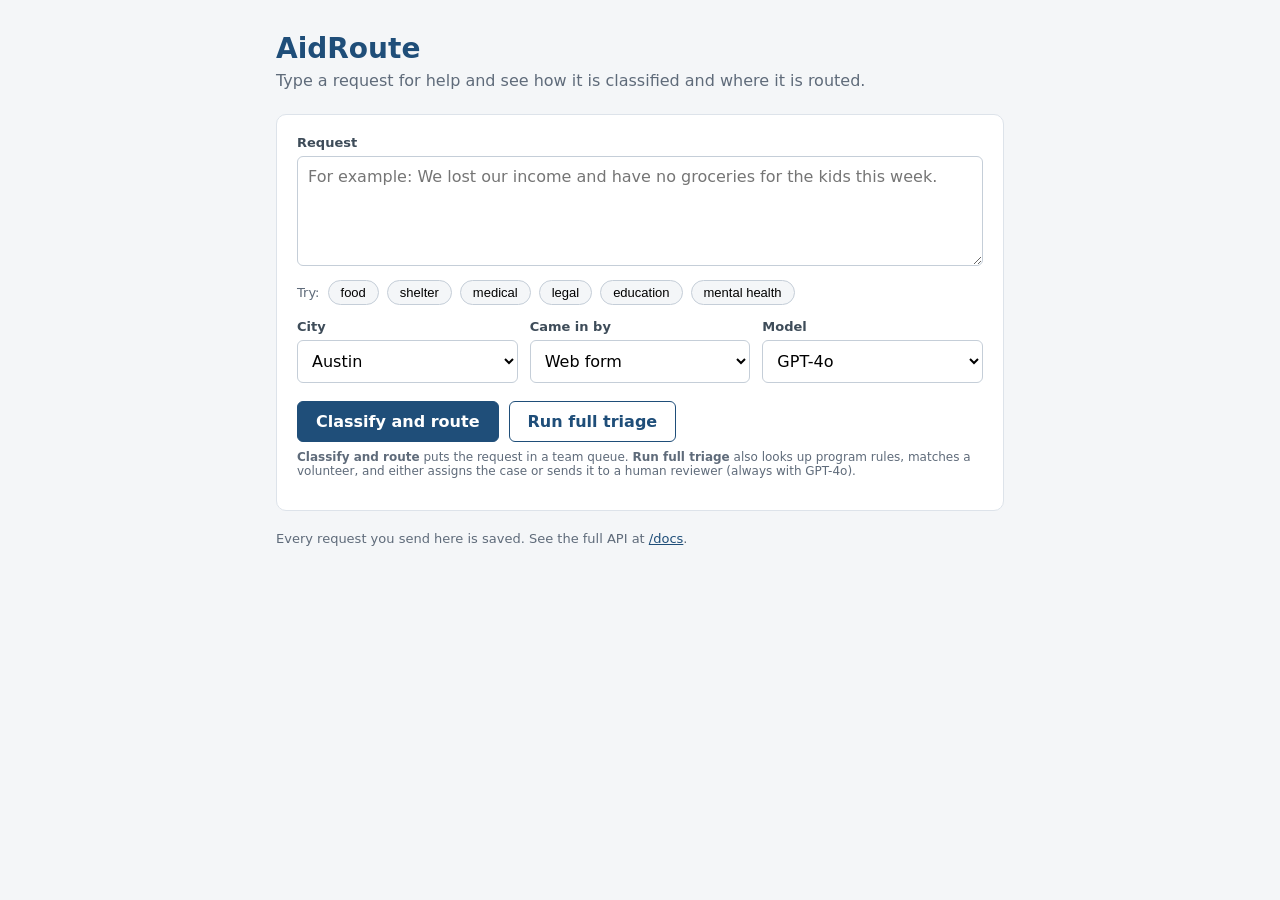
==== app/static/index.html @ 0b432bd3 "Add a web page for trying requests" ====
<!doctype html>
<html lang="en">
<head>
  <meta charset="utf-8">
  <meta name="viewport" content="width=device-width, initial-scale=1">
  <title>AidRoute</title>
  <style>
    * { box-sizing: border-box; }
    body { margin: 0; font-family: system-ui, -apple-system, "Segoe UI", sans-serif; background: #f4f6f8; color: #1f2933; }
    main { max-width: 760px; margin: 0 auto; padding: 32px 16px 64px; }
    h1 { margin: 0; font-size: 28px; color: #1f4e79; }
    .intro { margin: 6px 0 24px; color: #5f6b7a; }
    .card { background: #fff; border: 1px solid #dde3ea; border-radius: 10px; padding: 20px; margin-bottom: 20px; }
    label { display: block; font-size: 13px; font-weight: 600; margin-bottom: 6px; color: #3e4c59; }
    textarea, select { width: 100%; padding: 10px; border: 1px solid #c5ced8; border-radius: 6px; font: inherit; background: #fff; }
    textarea { min-height: 110px; resize: vertical; }
    .row { display: flex; gap: 12px; margin-top: 14px; flex-wrap: wrap; }
    .row > div { flex: 1; min-width: 150px; }
    .examples { margin-top: 10px; display: flex; gap: 8px; flex-wrap: wrap; align-items: center; font-size: 13px; color: #5f6b7a; }
    .examples button { border: 1px solid #c5ced8; background: #f4f6f8; border-radius: 14px; padding: 4px 12px; font-size: 13px; cursor: pointer; }
    .actions { margin-top: 18px; display: flex; gap: 10px; flex-wrap: wrap; }
    .actions button { padding: 10px 18px; border-radius: 6px; font: inherit; font-weight: 600; cursor: pointer; border: 1px solid #1f4e79; }
    #classify { background: #1f4e79; color: #fff; }
    #triage { background: #fff; color: #1f4e79; }
    button:disabled { opacity: 0.5; cursor: wait; }
    .hint { font-size: 12px; color: #5f6b7a; margin-top: 8px; }
    #result { display: none; }
    .headline { display: flex; align-items: center; gap: 10px; flex-wrap: wrap; margin-bottom: 14px; }
    .badge { padding: 5px 14px; border-radius: 16px; font-weight: 700; font-size: 15px; background: #e8f1fb; color: #1f4e79; }
    .badge.high { background: #fde8e8; color: #9b1c1c; }
    .badge.medium { background: #fdf3e6; color: #9a5b13; }
    .badge.low { background: #e7f5ee; color: #1e6b45; }
    .badge.in_review { background: #f1ecf9; color: #5b3a8c; }
    .badge.assigned, .badge.routed { background: #e7f5ee; color: #1e6b45; }
    dl { display: grid; grid-template-columns: 150px 1fr; gap: 8px 12px; margin: 0; }
    dt { color: #5f6b7a; font-size: 14px; }
    dd { margin: 0; }
    h2 { font-size: 15px; margin: 20px 0 8px; color: #3e4c59; }
    ol { margin: 0; padding-left: 20px; }
    li { margin-bottom: 6px; font-size: 14px; }
    code { background: #f4f6f8; padding: 1px 6px; border-radius: 4px; font-size: 13px; }
    .error { color: #9b1c1c; }
    footer { font-size: 13px; color: #5f6b7a; }
    footer a { color: #1f4e79; }
  </style>
</head>
<body>
<main>
  <h1>AidRoute</h1>
  <p class="intro">Type a request for help and see how it is classified and where it is routed.</p>

  <div class="card">
    <label for="text">Request</label>
    <textarea id="text" placeholder="For example: We lost our income and have no groceries for the kids this week."></textarea>
    <div class="examples">
      Try:
      <button type="button" data-example="I lost my job and we have had no groceries for three days. My kids are hungry.">food</button>
      <button type="button" data-example="We were evicted today and have nowhere to sleep tonight.">shelter</button>
      <button type="button" data-example="I ran out of my insulin and cannot afford the refill until next month.">medical</button>
      <button type="button" data-example="My landlord changed the locks while I was at work and my things are inside.">legal</button>
      <button type="button" data-example="My son is falling behind in math and I cannot afford a tutor.">education</button>
      <button type="button" data-example="Since my husband passed I cannot sleep and I think I need to talk to someone.">mental health</button>
    </div>

    <div class="row">
      <div>
        <label for="city">City</label>
        <select id="city">
          <option>Austin</option>
          <option>Round Rock</option>
          <option>San Marcos</option>
          <option>Georgetown</option>
          <option>Pflugerville</option>
          <option value="Boston">Boston (outside service area)</option>
          <option value="">Not given</option>
        </select>
      </div>
      <div>
        <label for="source">Came in by</label>
        <select id="source">
          <option value="web_form">Web form</option>
          <option value="phone">Phone</option>
          <option value="walk_in">Walk-in</option>
        </select>
      </div>
      <div>
        <label for="model">Model</label>
        <select id="model">
          <option value="gpt-4o">GPT-4o</option>
          <option value="llama3">Llama 3.3</option>
        </select>
      </div>
    </div>

    <div class="actions">
      <button id="classify" type="button">Classify and route</button>
      <button id="triage" type="button">Run full triage</button>
    </div>
    <p class="hint">
      <b>Classify and route</b> puts the request in a team queue.
      <b>Run full triage</b> also looks up program rules, matches a volunteer, and either assigns the case
      or sends it to a human reviewer (always with GPT-4o).
    </p>
  </div>

  <div class="card" id="result"></div>

  <footer>
    Every request you send here is saved. See the full API at <a href="/docs">/docs</a>.
  </footer>
</main>

<script>
  const result = document.getElementById("result");
  const buttons = [document.getElementById("classify"), document.getElementById("triage")];

  // The example buttons just fill in the text box
  document.querySelectorAll("[data-example]").forEach(function (button) {
    button.addEventListener("click", function () {
      document.getElementById("text").value = button.dataset.example;
    });
  });

  // Small helper to create an element with text. textContent is used everywhere,
  // so whatever the user typed is shown as plain text and never run as HTML.
  function el(tag, text, className) {
    const node = document.createElement(tag);
    if (text !== undefined) node.textContent = text;
    if (className) node.className = className;
    return node;
  }

  function addRow(list, label, value) {
    if (value === null || value === undefined || value === "") return;
    list.append(el("dt", label), el("dd", String(value)));
  }

  function showMessage(text, className) {
    result.style.display = "block";
    result.replaceChildren(el("p", text, className));
  }

  function showResult(data, isTriage) {
    const headline = el("div", undefined, "headline");
    headline.append(el("span", data.category.replace("_", " "), "badge"));
    headline.append(el("span", data.urgency + " urgency", "badge " + data.urgency));
    headline.append(el("span", data.status.replace("_", " "), "badge " + data.status));

    const details = el("dl");
    addRow(details, "Request id", data.id || data.request_id);
    addRow(details, "Confidence", Math.round(data.confidence * 100) + "%");
    addRow(details, "Routed to", data.queue);
    addRow(details, "Why", data.reason);
    addRow(details, "Sent to review because", data.review_reason);
    addRow(details, "Case created", data.case_id ? "#" + data.case_id : "");

    result.replaceChildren(headline, details);

    if (isTriage) {
      result.append(el("h2", "What the agent did"));
      const steps = el("ol");
      data.steps.forEach(function (step) {
        const item = el("li");
        item.append(el("code", step.action));
        if (step.output.error) item.append(" " + step.output.error);
        if (step.output.volunteer) item.append(" assigned to " + step.output.volunteer);
        if (step.output.volunteers) item.append(" found " + step.output.volunteers.length + " volunteers");
        steps.append(item);
      });
      result.append(steps);

      if (data.summary) {
        result.append(el("h2", "Summary for staff"), el("p", data.summary));
      }
    }
    result.style.display = "block";
  }

  async function send(isTriage) {
    const text = document.getElementById("text").value.trim();
    if (text.length < 10) {
      showMessage("Please type a request of at least 10 characters.", "error");
      return;
    }

    const body = { text: text, source: document.getElementById("source").value };
    const city = document.getElementById("city").value;
    if (city) body.city = city;

    const url = isTriage ? "/triage" : "/requests?model=" + document.getElementById("model").value;

    buttons.forEach(function (button) { button.disabled = true; });
    showMessage(isTriage ? "The agent is working, this takes about 10 seconds..." : "Classifying...");
    try {
      const response = await fetch(url, {
        method: "POST",
        headers: { "Content-Type": "application/json" },
        body: JSON.stringify(body),
      });
      const data = await response.json();
      if (!response.ok) {
        showMessage("Something went wrong: " + JSON.stringify(data.detail), "error");
      } else {
        showResult(data, isTriage);
      }
    } catch (error) {
      showMessage("Could not reach the API: " + error.message, "error");
    }
    buttons.forEach(function (button) { button.disabled = false; });
  }

  document.getElementById("classify").addEventListener("click", function () { send(false); });
  document.getElementById("triage").addEventListener("click", function () { send(true); });
</script>
</body>
</html>
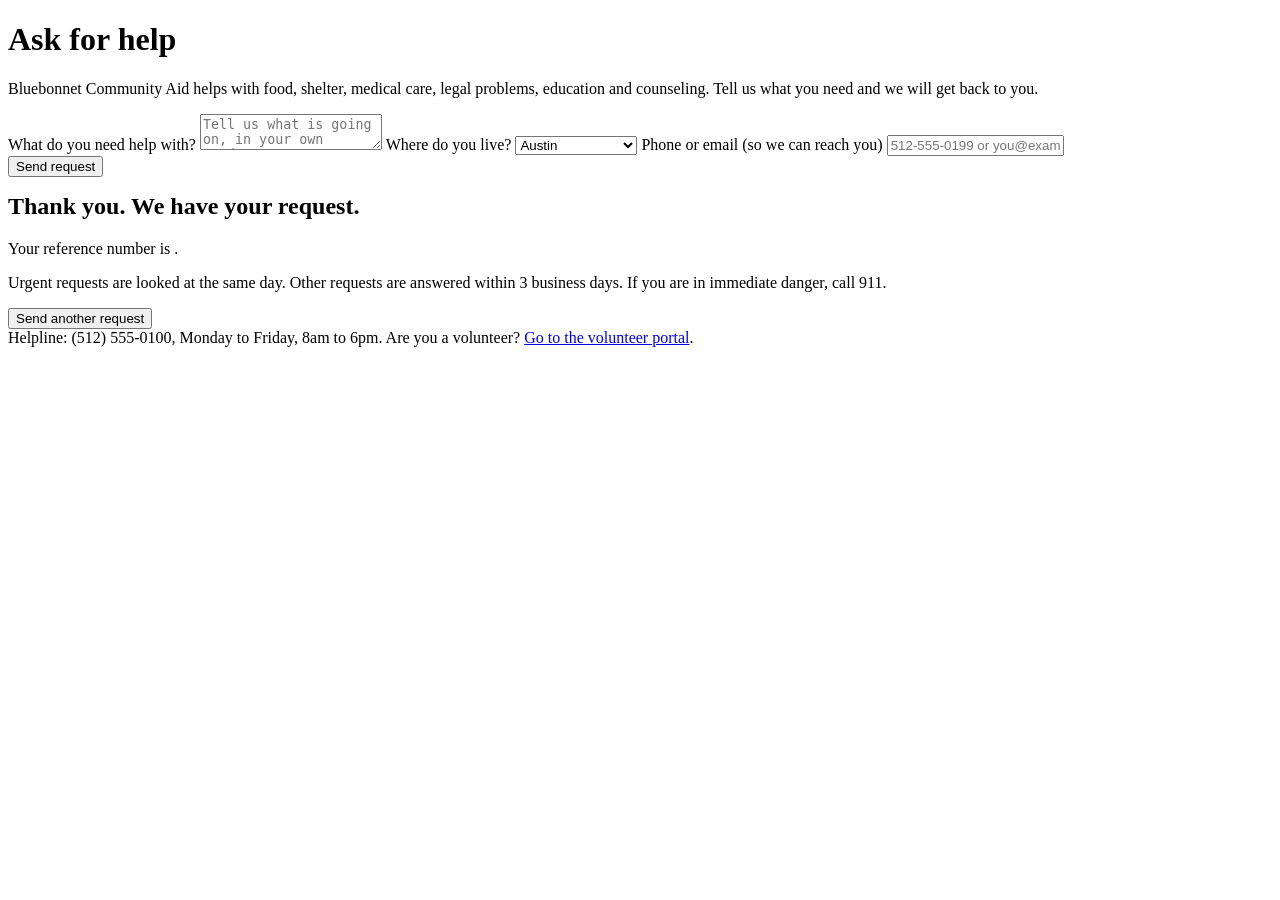
==== commit 3fd43587: "Add public request form with background triage and a volunteer portal" ====
--- a/app/static/index.html
+++ b/app/static/index.html
@@ -3,214 +3,114 @@
 <head>
   <meta charset="utf-8">
   <meta name="viewport" content="width=device-width, initial-scale=1">
-  <title>AidRoute</title>
-  <style>
-    * { box-sizing: border-box; }
-    body { margin: 0; font-family: system-ui, -apple-system, "Segoe UI", sans-serif; background: #f4f6f8; color: #1f2933; }
-    main { max-width: 760px; margin: 0 auto; padding: 32px 16px 64px; }
-    h1 { margin: 0; font-size: 28px; color: #1f4e79; }
-    .intro { margin: 6px 0 24px; color: #5f6b7a; }
-    .card { background: #fff; border: 1px solid #dde3ea; border-radius: 10px; padding: 20px; margin-bottom: 20px; }
-    label { display: block; font-size: 13px; font-weight: 600; margin-bottom: 6px; color: #3e4c59; }
-    textarea, select { width: 100%; padding: 10px; border: 1px solid #c5ced8; border-radius: 6px; font: inherit; background: #fff; }
-    textarea { min-height: 110px; resize: vertical; }
-    .row { display: flex; gap: 12px; margin-top: 14px; flex-wrap: wrap; }
-    .row > div { flex: 1; min-width: 150px; }
-    .examples { margin-top: 10px; display: flex; gap: 8px; flex-wrap: wrap; align-items: center; font-size: 13px; color: #5f6b7a; }
-    .examples button { border: 1px solid #c5ced8; background: #f4f6f8; border-radius: 14px; padding: 4px 12px; font-size: 13px; cursor: pointer; }
-    .actions { margin-top: 18px; display: flex; gap: 10px; flex-wrap: wrap; }
-    .actions button { padding: 10px 18px; border-radius: 6px; font: inherit; font-weight: 600; cursor: pointer; border: 1px solid #1f4e79; }
-    #classify { background: #1f4e79; color: #fff; }
-    #triage { background: #fff; color: #1f4e79; }
-    button:disabled { opacity: 0.5; cursor: wait; }
-    .hint { font-size: 12px; color: #5f6b7a; margin-top: 8px; }
-    #result { display: none; }
-    .headline { display: flex; align-items: center; gap: 10px; flex-wrap: wrap; margin-bottom: 14px; }
-    .badge { padding: 5px 14px; border-radius: 16px; font-weight: 700; font-size: 15px; background: #e8f1fb; color: #1f4e79; }
-    .badge.high { background: #fde8e8; color: #9b1c1c; }
-    .badge.medium { background: #fdf3e6; color: #9a5b13; }
-    .badge.low { background: #e7f5ee; color: #1e6b45; }
-    .badge.in_review { background: #f1ecf9; color: #5b3a8c; }
-    .badge.assigned, .badge.routed { background: #e7f5ee; color: #1e6b45; }
-    dl { display: grid; grid-template-columns: 150px 1fr; gap: 8px 12px; margin: 0; }
-    dt { color: #5f6b7a; font-size: 14px; }
-    dd { margin: 0; }
-    h2 { font-size: 15px; margin: 20px 0 8px; color: #3e4c59; }
-    ol { margin: 0; padding-left: 20px; }
-    li { margin-bottom: 6px; font-size: 14px; }
-    code { background: #f4f6f8; padding: 1px 6px; border-radius: 4px; font-size: 13px; }
-    .error { color: #9b1c1c; }
-    footer { font-size: 13px; color: #5f6b7a; }
-    footer a { color: #1f4e79; }
-  </style>
+  <title>Ask for help - Bluebonnet Community Aid</title>
+  <link rel="stylesheet" href="/static/style.css">
 </head>
 <body>
 <main>
-  <h1>AidRoute</h1>
-  <p class="intro">Type a request for help and see how it is classified and where it is routed.</p>
+  <h1>Ask for help</h1>
+  <p class="intro">
+    Bluebonnet Community Aid helps with food, shelter, medical care, legal problems, education and counseling.
+    Tell us what you need and we will get back to you.
+  </p>
 
-  <div class="card">
-    <label for="text">Request</label>
-    <textarea id="text" placeholder="For example: We lost our income and have no groceries for the kids this week."></textarea>
-    <div class="examples">
-      Try:
-      <button type="button" data-example="I lost my job and we have had no groceries for three days. My kids are hungry.">food</button>
-      <button type="button" data-example="We were evicted today and have nowhere to sleep tonight.">shelter</button>
-      <button type="button" data-example="I ran out of my insulin and cannot afford the refill until next month.">medical</button>
-      <button type="button" data-example="My landlord changed the locks while I was at work and my things are inside.">legal</button>
-      <button type="button" data-example="My son is falling behind in math and I cannot afford a tutor.">education</button>
-      <button type="button" data-example="Since my husband passed I cannot sleep and I think I need to talk to someone.">mental health</button>
+  <div class="card" id="form">
+    <label for="text">What do you need help with?</label>
+    <textarea id="text" placeholder="Tell us what is going on, in your own words."></textarea>
+
+    <label for="city">Where do you live?</label>
+    <select id="city">
+      <option>Austin</option>
+      <option>Round Rock</option>
+      <option>San Marcos</option>
+      <option>Georgetown</option>
+      <option>Pflugerville</option>
+      <option value="Other">Somewhere else</option>
+    </select>
+
+    <label for="contact">Phone or email <span>(so we can reach you)</span></label>
+    <input id="contact" maxlength="100" placeholder="512-555-0199 or you@example.com">
+
+    <div class="actions">
+      <button class="primary" id="send" type="button">Send request</button>
     </div>
+    <p class="error hidden" id="error"></p>
+  </div>
 
-    <div class="row">
-      <div>
-        <label for="city">City</label>
-        <select id="city">
-          <option>Austin</option>
-          <option>Round Rock</option>
-          <option>San Marcos</option>
-          <option>Georgetown</option>
-          <option>Pflugerville</option>
-          <option value="Boston">Boston (outside service area)</option>
-          <option value="">Not given</option>
-        </select>
-      </div>
-      <div>
-        <label for="source">Came in by</label>
-        <select id="source">
-          <option value="web_form">Web form</option>
-          <option value="phone">Phone</option>
-          <option value="walk_in">Walk-in</option>
-        </select>
-      </div>
-      <div>
-        <label for="model">Model</label>
-        <select id="model">
-          <option value="gpt-4o">GPT-4o</option>
-          <option value="llama3">Llama 3.3</option>
-        </select>
+  <div class="hidden" id="done">
+    <div class="notice hidden" id="crisis"></div>
+    <div class="card">
+      <h2 style="margin-top: 0">Thank you. We have your request.</h2>
+      <p>Your reference number is <b id="reference"></b>.</p>
+      <p class="muted">
+        Urgent requests are looked at the same day. Other requests are answered within 3 business days.
+        If you are in immediate danger, call 911.
+      </p>
+      <div class="actions">
+        <button id="again" type="button">Send another request</button>
       </div>
     </div>
-
-    <div class="actions">
-      <button id="classify" type="button">Classify and route</button>
-      <button id="triage" type="button">Run full triage</button>
-    </div>
-    <p class="hint">
-      <b>Classify and route</b> puts the request in a team queue.
-      <b>Run full triage</b> also looks up program rules, matches a volunteer, and either assigns the case
-      or sends it to a human reviewer (always with GPT-4o).
-    </p>
   </div>
 
-  <div class="card" id="result"></div>
-
   <footer>
-    Every request you send here is saved. See the full API at <a href="/docs">/docs</a>.
+    Helpline: (512) 555-0100, Monday to Friday, 8am to 6pm.
+    Are you a volunteer? <a href="/volunteer">Go to the volunteer portal</a>.
   </footer>
 </main>
 
 <script>
-  const result = document.getElementById("result");
-  const buttons = [document.getElementById("classify"), document.getElementById("triage")];
+  const form = document.getElementById("form");
+  const done = document.getElementById("done");
+  const error = document.getElementById("error");
+  const sendButton = document.getElementById("send");
 
-  // The example buttons just fill in the text box
-  document.querySelectorAll("[data-example]").forEach(function (button) {
-    button.addEventListener("click", function () {
-      document.getElementById("text").value = button.dataset.example;
-    });
-  });
-
-  // Small helper to create an element with text. textContent is used everywhere,
-  // so whatever the user typed is shown as plain text and never run as HTML.
-  function el(tag, text, className) {
-    const node = document.createElement(tag);
-    if (text !== undefined) node.textContent = text;
-    if (className) node.className = className;
-    return node;
+  function showError(message) {
+    error.textContent = message;
+    error.classList.remove("hidden");
   }
 
-  function addRow(list, label, value) {
-    if (value === null || value === undefined || value === "") return;
-    list.append(el("dt", label), el("dd", String(value)));
-  }
-
-  function showMessage(text, className) {
-    result.style.display = "block";
-    result.replaceChildren(el("p", text, className));
-  }
-
-  function showResult(data, isTriage) {
-    const headline = el("div", undefined, "headline");
-    headline.append(el("span", data.category.replace("_", " "), "badge"));
-    headline.append(el("span", data.urgency + " urgency", "badge " + data.urgency));
-    headline.append(el("span", data.status.replace("_", " "), "badge " + data.status));
-
-    const details = el("dl");
-    addRow(details, "Request id", data.id || data.request_id);
-    addRow(details, "Confidence", Math.round(data.confidence * 100) + "%");
-    addRow(details, "Routed to", data.queue);
-    addRow(details, "Why", data.reason);
-    addRow(details, "Sent to review because", data.review_reason);
-    addRow(details, "Case created", data.case_id ? "#" + data.case_id : "");
-
-    result.replaceChildren(headline, details);
-
-    if (isTriage) {
-      result.append(el("h2", "What the agent did"));
-      const steps = el("ol");
-      data.steps.forEach(function (step) {
-        const item = el("li");
-        item.append(el("code", step.action));
-        if (step.output.error) item.append(" " + step.output.error);
-        if (step.output.volunteer) item.append(" assigned to " + step.output.volunteer);
-        if (step.output.volunteers) item.append(" found " + step.output.volunteers.length + " volunteers");
-        steps.append(item);
-      });
-      result.append(steps);
-
-      if (data.summary) {
-        result.append(el("h2", "Summary for staff"), el("p", data.summary));
-      }
-    }
-    result.style.display = "block";
-  }
-
-  async function send(isTriage) {
+  async function sendRequest() {
     const text = document.getElementById("text").value.trim();
     if (text.length < 10) {
-      showMessage("Please type a request of at least 10 characters.", "error");
+      showError("Please tell us a little more about what you need.");
       return;
     }
 
-    const body = { text: text, source: document.getElementById("source").value };
-    const city = document.getElementById("city").value;
-    if (city) body.city = city;
+    const body = { text: text, city: document.getElementById("city").value, source: "web_form" };
+    const contact = document.getElementById("contact").value.trim();
+    if (contact) body.contact = contact;
 
-    const url = isTriage ? "/triage" : "/requests?model=" + document.getElementById("model").value;
-
-    buttons.forEach(function (button) { button.disabled = true; });
-    showMessage(isTriage ? "The agent is working, this takes about 10 seconds..." : "Classifying...");
+    sendButton.disabled = true;
+    error.classList.add("hidden");
     try {
-      const response = await fetch(url, {
+      // The server answers straight away. Sorting the request and finding a volunteer happen afterwards.
+      const response = await fetch("/intake", {
         method: "POST",
         headers: { "Content-Type": "application/json" },
         body: JSON.stringify(body),
       });
+      if (!response.ok) throw new Error("status " + response.status);
       const data = await response.json();
-      if (!response.ok) {
-        showMessage("Something went wrong: " + JSON.stringify(data.detail), "error");
-      } else {
-        showResult(data, isTriage);
-      }
-    } catch (error) {
-      showMessage("Could not reach the API: " + error.message, "error");
+
+      document.getElementById("reference").textContent = "#" + data.request_id;
+      const crisis = document.getElementById("crisis");
+      crisis.textContent = data.crisis_message || "";
+      crisis.classList.toggle("hidden", !data.crisis_message);
+      form.classList.add("hidden");
+      done.classList.remove("hidden");
+    } catch (problem) {
+      showError("We could not send your request. Please try again or call (512) 555-0100.");
     }
-    buttons.forEach(function (button) { button.disabled = false; });
+    sendButton.disabled = false;
   }
 
-  document.getElementById("classify").addEventListener("click", function () { send(false); });
-  document.getElementById("triage").addEventListener("click", function () { send(true); });
+  sendButton.addEventListener("click", sendRequest);
+
+  document.getElementById("again").addEventListener("click", function () {
+    document.getElementById("text").value = "";
+    done.classList.add("hidden");
+    form.classList.remove("hidden");
+  });
 </script>
 </body>
 </html>
